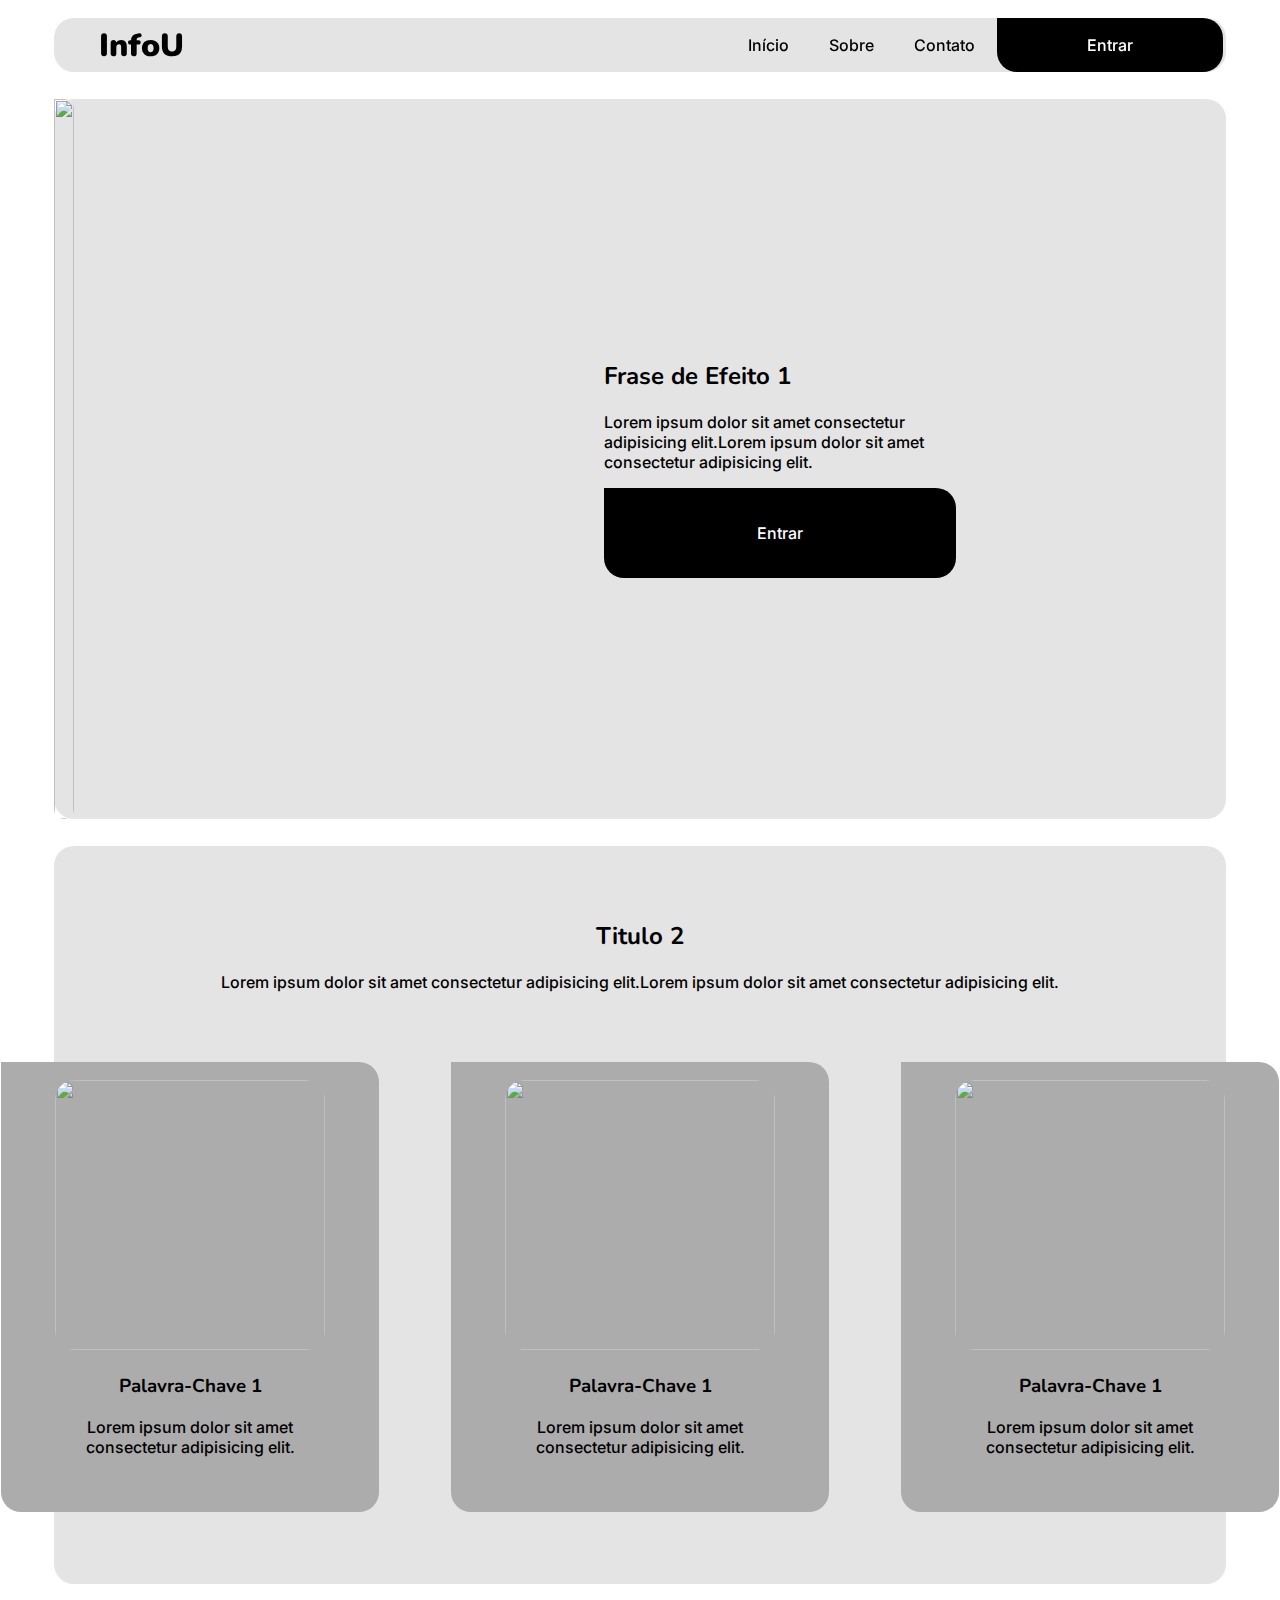
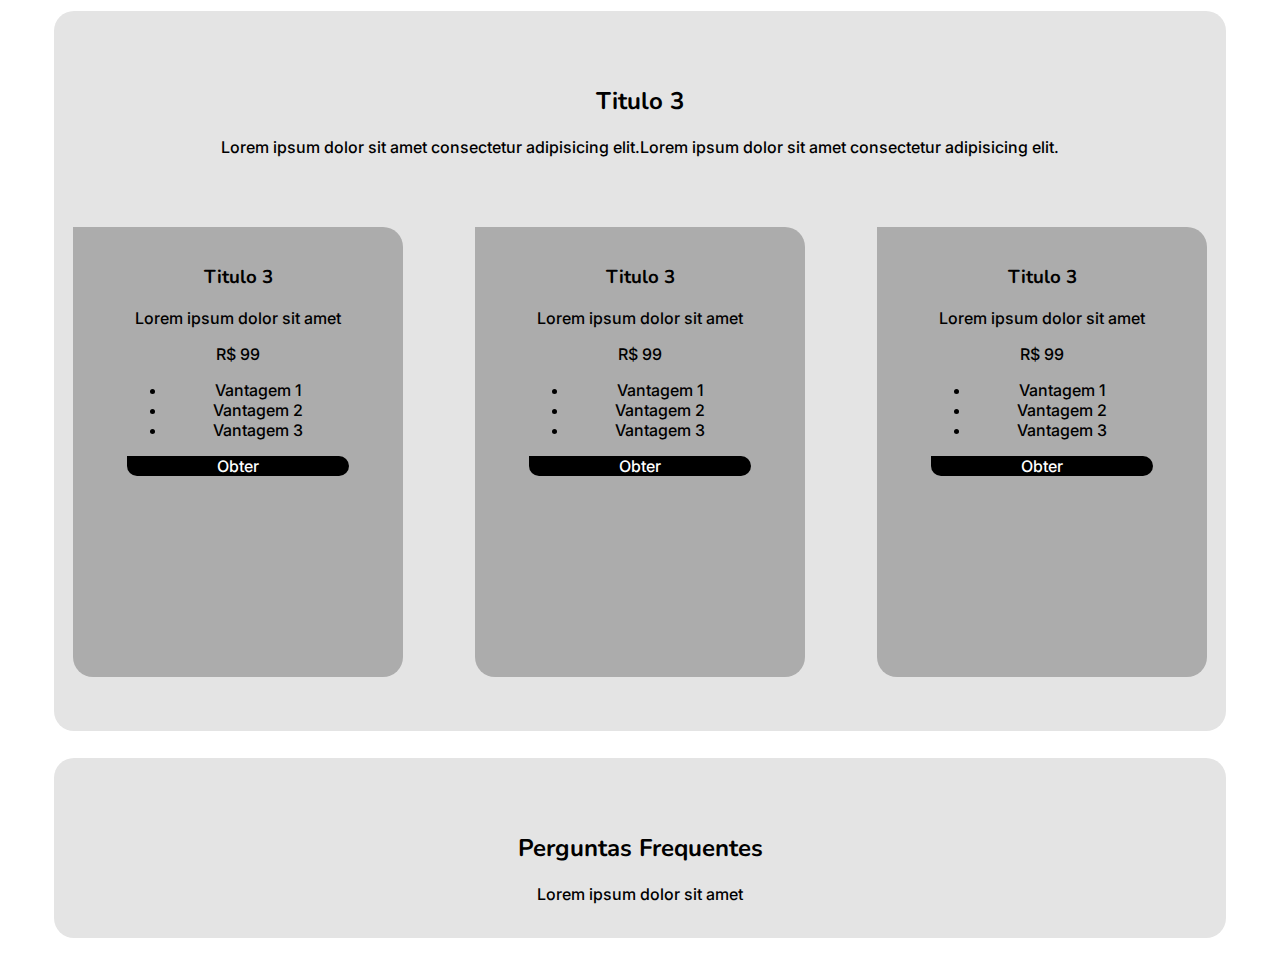
==== Index.html @ 6f42f1a3 "Add files via upload" ====
<!DOCTYPE html>
<html lang="en">
<head>
    <meta charset="UTF-8">
    <meta http-equiv="X-UA-Compatible" content="IE=edge">
    <meta name="viewport" content="width=device-width, initial-scale=1.0">
    <link rel="stylesheet" href="Style.css">
    <title>Samuel</title>
</head>
<body>
    <!-- BARRA DE NAVEGAÇÃO -->
    <div id="NavBar_Content" class="CenterAlign">
        <h1>InfoU</h1>
        <table>
            <tr>
                <th><a href="" class="Bt_Link">Início</a></th>
                <th><a href="" class="Bt_Link">Sobre</a></th>
                <th><a href="" class="Bt_Link">Contato</a></th>
                <th><a href="" id="BT_Entrar" class="Bt_Primary CenterAlign">Entrar</a></th>
            </tr>
        </table>
    </div>

    <!-- SEÇÃO DE APRESENTAÇÃO -->
    <div id="Presentation_Content" class="Content_Box CenterAlign">
        <div>
            <img src="Imagens/PresentationIMG.jpg" alt="" >
        </div>
        <div id="Presentation_Content_Text">
            <h2>Frase de Efeito 1</h2>
            <p>Lorem ipsum dolor sit amet consectetur adipisicing elit.Lorem ipsum dolor sit amet consectetur adipisicing elit.</p>
            <a href="" class="Bt_Primary CenterAlign">Entrar</a>
        </div>
    </div>

    <!-- SEÇÃO DE BENEFÍCIOS -->
    <div id="Benefits_Content" class="Content_Box CenterAlign">
        <div id="Benefits_Presentation">
            <div id="Benefits_PresentationContent" class="CenterAlign TextAlign">
            <h2>Titulo 2</h2>
            <p>Lorem ipsum dolor sit amet consectetur adipisicing elit.Lorem ipsum dolor sit amet consectetur adipisicing elit.</p>
            </div>
        </div>
        <div id="Benefits_Cards" class="CenterAlign">
            <div class="Card CenterAlign TextAlign">
                <img src="Imagens/PresentationIMG.jpg" alt="">
                <h3>Palavra-Chave 1</h3>
                <p>Lorem ipsum dolor sit amet consectetur adipisicing elit.</p>
            </div>
            <div class="Card CenterAlign TextAlign">
                <img src="Imagens/PresentationIMG.jpg" alt="">
                <h3>Palavra-Chave 1</h3>
                <p>Lorem ipsum dolor sit amet consectetur adipisicing elit.</p>
            </div>
            <div class="Card CenterAlign TextAlign">
                <img src="Imagens/PresentationIMG.jpg" alt="">
                <h3>Palavra-Chave 1</h3>
                <p>Lorem ipsum dolor sit amet consectetur adipisicing elit.</p>
            </div>
        </div>
    </div>

    <!-- SEÇÃO DE PLANOS -->
    <div id="Plans_Content" class="Content_Box CenterAlign">
        <div id="Plans_Presentation" class="">
            <div id="Plans_PresentationContent" class="CenterAlign TextAlign">
            <h2>Titulo 3</h2>
            <p>Lorem ipsum dolor sit amet consectetur adipisicing elit.Lorem ipsum dolor sit amet consectetur adipisicing elit.</p>
            </div>
        </div>
        <div id="Plans_Cards" class="CenterAlign">
            <div class="Card CenterAlign TextAlign">
                <h3>Titulo 3</h3>
                <p>Lorem ipsum dolor sit amet</p>
                <p id="Plans_Cost">R$ 99</p>
                <ul>
                    <li>Vantagem 1</li>
                    <li>Vantagem 2</li>
                    <li>Vantagem 3</li>
                </ul>
                <a href="" class="Bt_Primary">Obter</a>
            </div>
            <div class="Card CenterAlign TextAlign">
                <h3>Titulo 3</h3>
                <p>Lorem ipsum dolor sit amet</p>
                <p id="Plans_Cost">R$ 99</p>
                <ul>
                    <li>Vantagem 1</li>
                    <li>Vantagem 2</li>
                    <li>Vantagem 3</li>
                </ul>
                <a href="" class="Bt_Primary">Obter</a>
            </div>
            <div class="Card CenterAlign TextAlign">
                <h3>Titulo 3</h3>
                <p>Lorem ipsum dolor sit amet</p>
                <p id="Plans_Cost">R$ 99</p>
                <ul>
                    <li>Vantagem 1</li>
                    <li>Vantagem 2</li>
                    <li>Vantagem 3</li>
                </ul>
                <a href="" class="Bt_Primary">Obter</a>
            </div>
        </div>
    </div>

    <!-- SEÇÃO DE FAQ -->
    <div id="FAQ_Content" class="Content_Box CenterAlign">
        <div class="CenterAlign TextAlign">
            <h2>Perguntas Frequentes</h2>
            <p>Lorem ipsum dolor sit amet</p>
        </div>
    </div>

    <!-- RODAPÉ -->
    <footer class="CenterAlign">
        <div>
            <div>
                <div>

                </div>
                <div></div>
                <div></div>
            </div>
            <div></div>
        </div>
    </footer>
</body>
</html>
---- Style.css ----
@import url('https://fonts.googleapis.com/css2?family=Inter:wght@500;800&family=Nunito:wght@500;700;1000&display=swap');

*{
    font-family: 'Inter', sans-serif;
    font-weight: 500;
    box-sizing: border-box;
}

body{
    width: 100%;
    height: auto;
    margin: 0;
    padding: 1vh 6vh 0;
}

/*FORMATAÇÕES PADRÃO*/

h1{
    font-family: 'Nunito', sans-serif;
    font-weight: 1000;
}

h2, h3{
    font-family: 'Nunito', sans-serif;
    font-weight: 700;
}

img{
    border-radius: 20px;
}

.CenterAlign{ /*Centraliza elementos*/
    display: flex;
    justify-content: center;
    align-items: center;
}

.TextAlign{ /*Centraliza elementos textuais*/
    justify-content: center;
    text-align: center;
    align-items: center;
    display: block;
    padding: 6vh 0 2vh;
}
/*BOTÕES*/
.Bt_Primary{ /*Botão principal*/
    text-decoration: none;
    background-color: black;
    color: white;
    height: 10vh;
    padding: 0 10vh;
    border-radius: 0 20px 20px 20px;
    margin: 0;
}

.Bt_Primary:not(#BT_Entrar){
    position: relative;
}

.Bt_Primary:hover:not(#BT_Entrar){
    top: -5px;
}

.Bt_Secondary{ /*Botão secundário*/
    text-decoration: none;
    color: black;
}

.Bt_Link{ /*Botão em texto*/
    text-decoration: none;
    color: black;
    position: relative;
}

.Bt_Link:hover{
    top: -2px;
    text-decoration:underline 1px;
}

.Content_Box{
    background-color: #e4e4e4;
    border-radius: 20px;
    margin-bottom: 3vh;
}

.Card{
    background-color: #acacac;
    height: 50vh;
    width: 50vh;
    margin: 4vh 4vh 8vh;
    padding: 2vh 6vh 2vh;
    border-radius: 0 20px 20px 20px;
    display: block;
    position: relative;
    transition: all ease 2sg;
}

.Card:hover{
    top: -10px;
}

/*BARRA DE NAVEGAÇÃO*/
#NavBar_Content{
    background-color: #e4e4e4;
    display: flex;
    justify-content: space-between;
    align-items: center;
    border-radius: 20px;
    padding-left: 5vh;
    position: relative;
    height: 6vh;
    margin:1vh 0 3vh;
    position: sticky;
    top: 2vh;
    z-index: 1;
}

.Bt_Link{
    padding:0 2vh;
}

#BT_Entrar{
    height: 6vh;
    margin: 0; 
}

/*APRESENTAÇÃO*/
#Presentation_Content{
    justify-content: space-between;
    height: 80vh;
}

#Presentation_Content div:not(#Presentation_Content_Text){
    height: 80vh;
    border-radius: 0 20px 20px 20px;
}

#Presentation_Content img{
    border-radius: 0 20px 20px 20px;
    height: 80vh;
    width: 100%;
    object-fit: cover;
}

#Presentation_Content_Text{
    margin: 0 30vh 0 10vh;
    width: 30%;
}

/*BENEFICIOS*/
#Benefits_Content{
    display: block;
    width: 100%;
    height: 82vh;
}

#Benefits_Presentation_Img{
    margin-top: 4vh;
}

#Benefits_Presentation_Img img{
    width: 40vh;
    height: 40vh;
    object-fit: cover;
    border-radius: 0 20px 20px 20px;
}

#Benefits_Presentation_TxT{
    padding: 6vh;
}

.Card img{
    width: 30vh;
    height: 30vh;
}

.Card .TextAlign{
    height: 20vh;
}

/*PLANOS*/
#Plans_Content{
    display: block;
    width: 100%;
    height: 80vh;
}
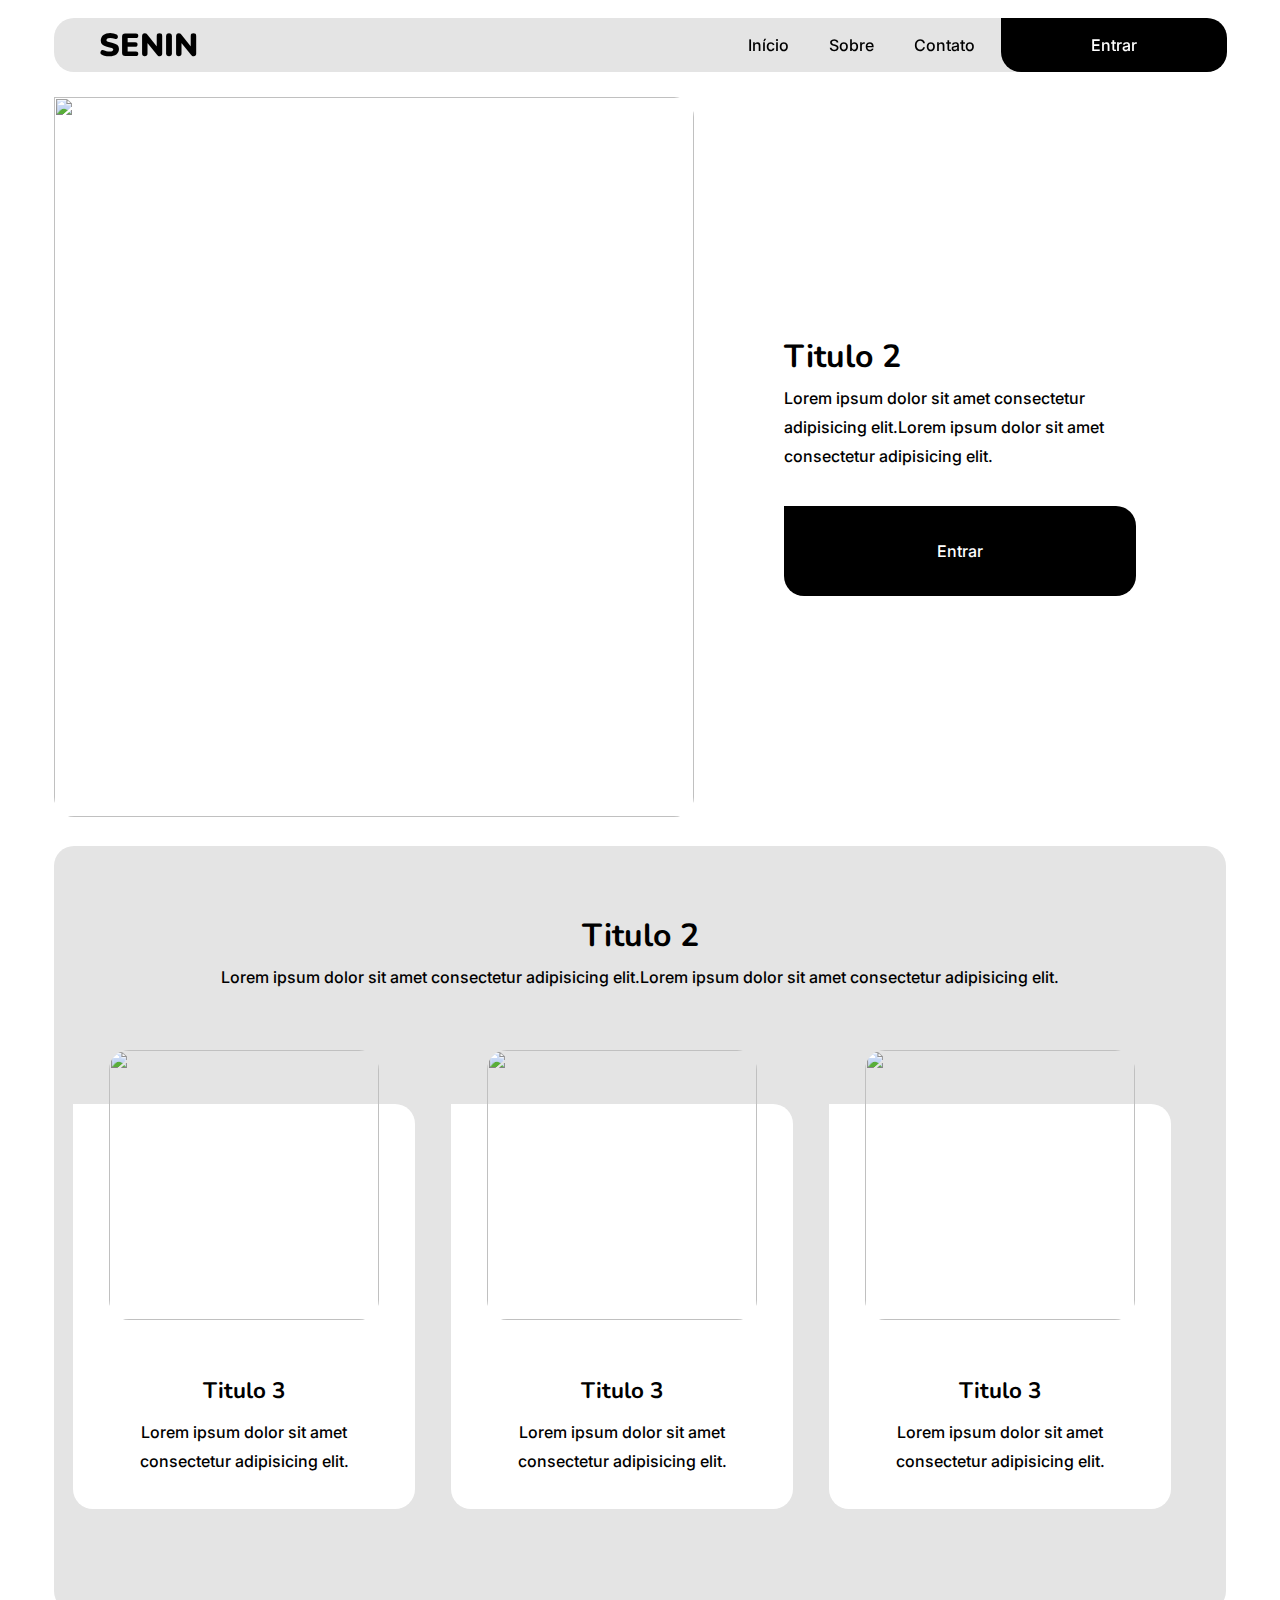
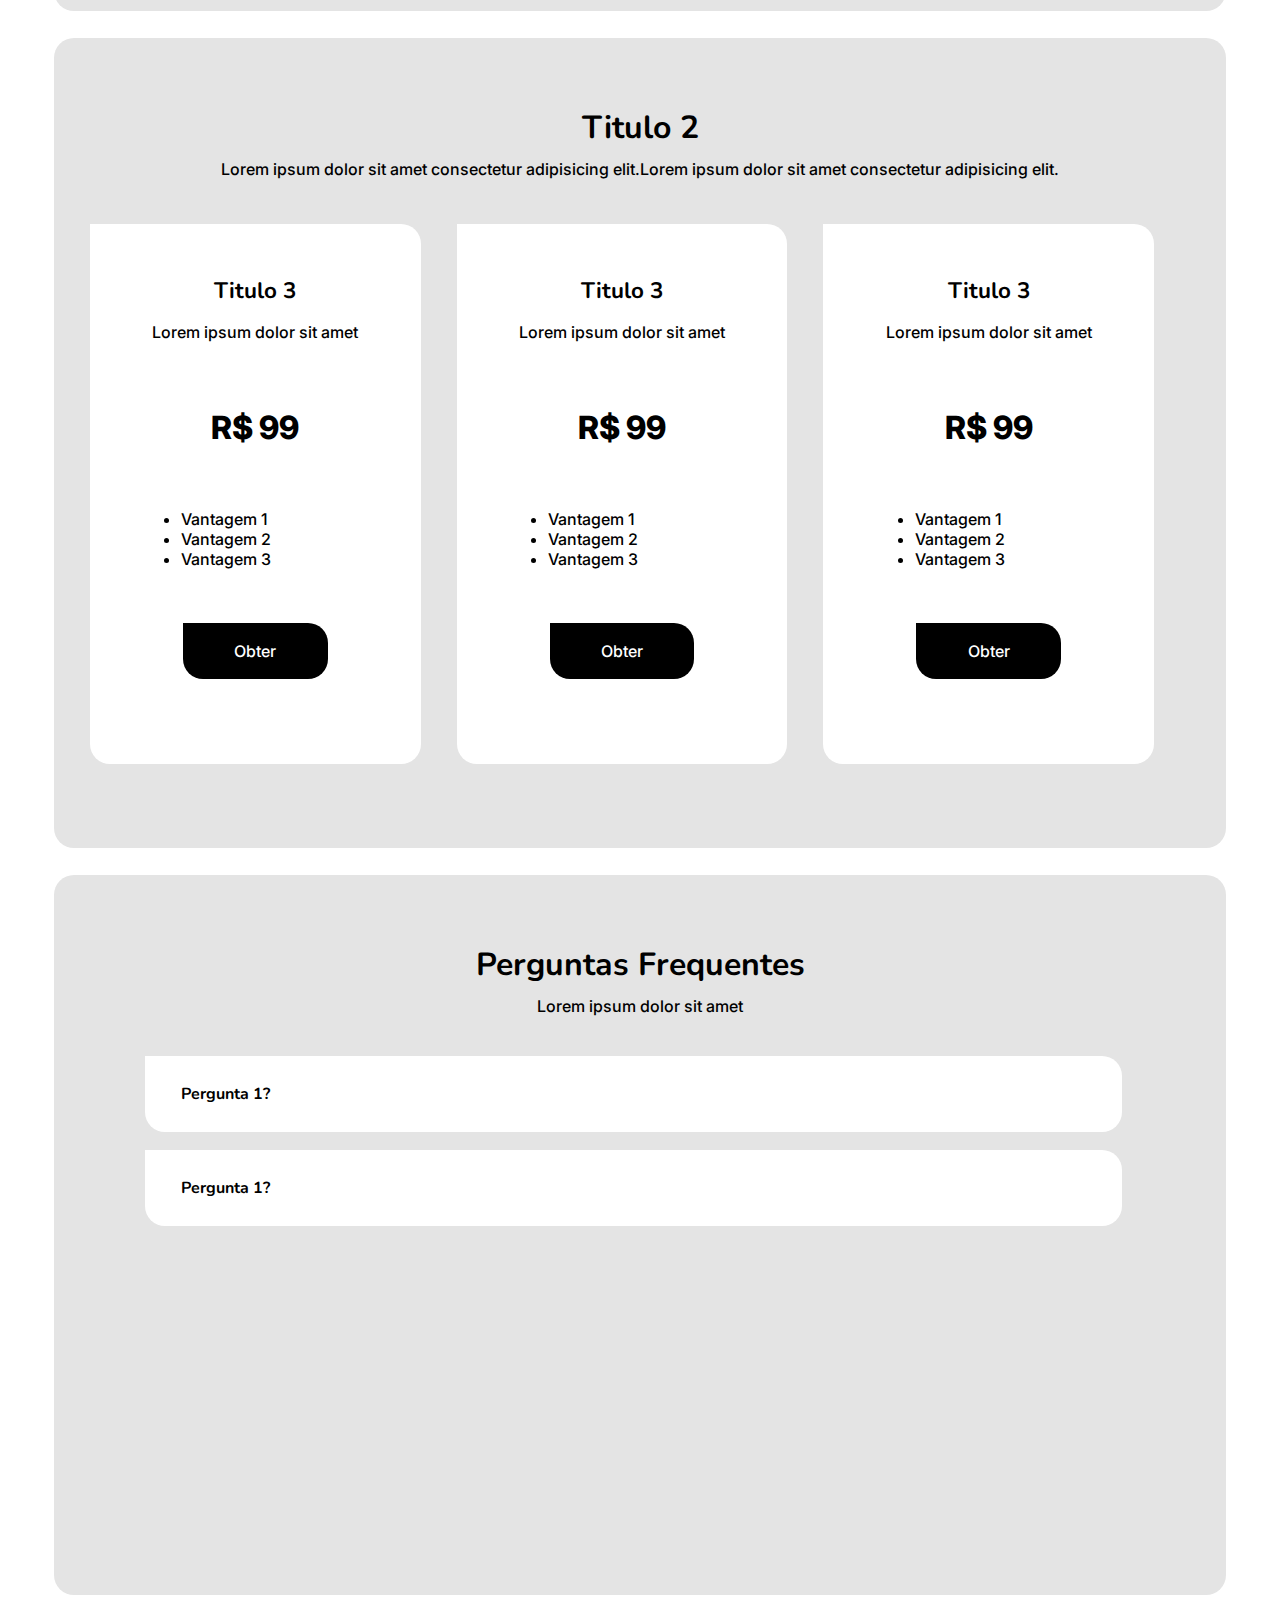
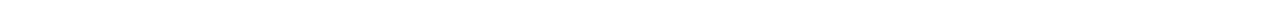
==== commit fd964ca0: "Add files via upload" ====
--- a/Index.html
+++ b/Index.html
@@ -9,53 +9,61 @@
 </head>
 <body>
     <!-- BARRA DE NAVEGAÇÃO -->
-    <div id="NavBar_Content" class="CenterAlign">
-        <h1>InfoU</h1>
-        <table>
+    <header id="NavBar_Content" class="CenterAlign">
+        <h1>SENIN</h1>
+        <nav>
+            <table>
             <tr>
                 <th><a href="" class="Bt_Link">Início</a></th>
                 <th><a href="" class="Bt_Link">Sobre</a></th>
                 <th><a href="" class="Bt_Link">Contato</a></th>
-                <th><a href="" id="BT_Entrar" class="Bt_Primary CenterAlign">Entrar</a></th>
+                <th><a href="ADM_Criar.html" id="BT_Entrar" class="Bt_Primary Bt_NoTop CenterAlign">Entrar</a></th>
             </tr>
         </table>
-    </div>
+        </nav>
+    </header>
 
     <!-- SEÇÃO DE APRESENTAÇÃO -->
     <div id="Presentation_Content" class="Content_Box CenterAlign">
         <div>
             <img src="Imagens/PresentationIMG.jpg" alt="" >
         </div>
-        <div id="Presentation_Content_Text">
-            <h2>Frase de Efeito 1</h2>
+        <hgroup id="Presentation_Content_Text">
+            <h2 class="BigText">Titulo 2</h2>
             <p>Lorem ipsum dolor sit amet consectetur adipisicing elit.Lorem ipsum dolor sit amet consectetur adipisicing elit.</p>
             <a href="" class="Bt_Primary CenterAlign">Entrar</a>
-        </div>
+        </hgroup>
     </div>
 
     <!-- SEÇÃO DE BENEFÍCIOS -->
     <div id="Benefits_Content" class="Content_Box CenterAlign">
         <div id="Benefits_Presentation">
-            <div id="Benefits_PresentationContent" class="CenterAlign TextAlign">
-            <h2>Titulo 2</h2>
+            <hgroup id="Benefits_PresentationContent" class="CenterAlign TextAlign">
+            <h2 class="BigText">Titulo 2</h2>
             <p>Lorem ipsum dolor sit amet consectetur adipisicing elit.Lorem ipsum dolor sit amet consectetur adipisicing elit.</p>
-            </div>
+            </hgroup>
         </div>
         <div id="Benefits_Cards" class="CenterAlign">
             <div class="Card CenterAlign TextAlign">
                 <img src="Imagens/PresentationIMG.jpg" alt="">
-                <h3>Palavra-Chave 1</h3>
-                <p>Lorem ipsum dolor sit amet consectetur adipisicing elit.</p>
+                <hgroup>
+                    <h3 class="MediumText">Titulo 3</h3>
+                    <p>Lorem ipsum dolor sit amet consectetur adipisicing elit.</p>
+                </hgroup>
             </div>
             <div class="Card CenterAlign TextAlign">
                 <img src="Imagens/PresentationIMG.jpg" alt="">
-                <h3>Palavra-Chave 1</h3>
-                <p>Lorem ipsum dolor sit amet consectetur adipisicing elit.</p>
+                <hgroup>
+                    <h3 class="MediumText">Titulo 3</h3>
+                    <p>Lorem ipsum dolor sit amet consectetur adipisicing elit.</p>
+                </hgroup>
             </div>
             <div class="Card CenterAlign TextAlign">
                 <img src="Imagens/PresentationIMG.jpg" alt="">
-                <h3>Palavra-Chave 1</h3>
-                <p>Lorem ipsum dolor sit amet consectetur adipisicing elit.</p>
+                <hgroup>
+                    <h3 class="MediumText">Titulo 3</h3>
+                    <p>Lorem ipsum dolor sit amet consectetur adipisicing elit.</p>
+                </hgroup>
             </div>
         </div>
     </div>
@@ -63,68 +71,84 @@
     <!-- SEÇÃO DE PLANOS -->
     <div id="Plans_Content" class="Content_Box CenterAlign">
         <div id="Plans_Presentation" class="">
-            <div id="Plans_PresentationContent" class="CenterAlign TextAlign">
-            <h2>Titulo 3</h2>
+            <hgroup id="Plans_PresentationContent" class="CenterAlign TextAlign">
+            <h2 class="BigText">Titulo 2</h2>
             <p>Lorem ipsum dolor sit amet consectetur adipisicing elit.Lorem ipsum dolor sit amet consectetur adipisicing elit.</p>
-            </div>
+            </hgroup>
         </div>
         <div id="Plans_Cards" class="CenterAlign">
             <div class="Card CenterAlign TextAlign">
-                <h3>Titulo 3</h3>
-                <p>Lorem ipsum dolor sit amet</p>
-                <p id="Plans_Cost">R$ 99</p>
+                <div class="Plan_CardContent">
+                <hgroup>
+                    <h3 class="MediumText">Titulo 3</h3>
+                    <p>Lorem ipsum dolor sit amet</p>
+                </hgroup>
+                <h4 class="FocusText">R$ 99</h4>
                 <ul>
                     <li>Vantagem 1</li>
                     <li>Vantagem 2</li>
                     <li>Vantagem 3</li>
                 </ul>
-                <a href="" class="Bt_Primary">Obter</a>
+                <a href="" class="Bt_Primary Bt_NoTop">Obter</a>
+                </div>
             </div>
             <div class="Card CenterAlign TextAlign">
-                <h3>Titulo 3</h3>
-                <p>Lorem ipsum dolor sit amet</p>
-                <p id="Plans_Cost">R$ 99</p>
+                <div class="Plan_CardContent">
+                <hgroup>
+                    <h3 class="MediumText">Titulo 3</h3>
+                    <p>Lorem ipsum dolor sit amet</p>
+                </hgroup>
+                <h4 class="FocusText">R$ 99</h4>
                 <ul>
                     <li>Vantagem 1</li>
                     <li>Vantagem 2</li>
                     <li>Vantagem 3</li>
                 </ul>
-                <a href="" class="Bt_Primary">Obter</a>
+                <a href="" class="Bt_Primary Bt_NoTop">Obter</a>
+                </div>
             </div>
             <div class="Card CenterAlign TextAlign">
-                <h3>Titulo 3</h3>
-                <p>Lorem ipsum dolor sit amet</p>
-                <p id="Plans_Cost">R$ 99</p>
+                <div class="Plan_CardContent">
+                <hgroup>
+                    <h3 class="MediumText">Titulo 3</h3>
+                    <p>Lorem ipsum dolor sit amet</p>
+                </hgroup>
+                <h4 class="FocusText">R$ 99</h4>
                 <ul>
                     <li>Vantagem 1</li>
                     <li>Vantagem 2</li>
                     <li>Vantagem 3</li>
                 </ul>
-                <a href="" class="Bt_Primary">Obter</a>
+                <a href="" class="Bt_Primary Bt_NoTop">Obter</a>
+                </div>
             </div>
         </div>
     </div>
 
     <!-- SEÇÃO DE FAQ -->
     <div id="FAQ_Content" class="Content_Box CenterAlign">
-        <div class="CenterAlign TextAlign">
-            <h2>Perguntas Frequentes</h2>
+        <hgroup class="CenterAlign TextAlign">
+            <h2 class="BigText">Perguntas Frequentes</h2>
             <p>Lorem ipsum dolor sit amet</p>
+        </hgroup>
+
+        <div id="FAQ_Questions" class="CenterAlign">
+            <button class="FAQ_Bt Collapsible">Pergunta 1?</button>
+            <div class="FAQ_QuestionContent">
+                <p>Lorem ipsum dolor sit amet consectetur adipisicing elit.Lorem ipsum dolor sit amet consectetur adipisicing elit.</p>
+            </div>
+            <button class="FAQ_Bt Collapsible">Pergunta 1?</button>
+            <div class="FAQ_QuestionContent">
+                <p>Lorem ipsum dolor sit amet consectetur adipisicing elit.Lorem ipsum dolor sit amet consectetur adipisicing elit.</p>
+            </div>
         </div>
     </div>
 
     <!-- RODAPÉ -->
     <footer class="CenterAlign">
-        <div>
-            <div>
-                <div>
 
-                </div>
-                <div></div>
-                <div></div>
-            </div>
-            <div></div>
-        </div>
     </footer>
+
+    <script src="Script.js"></script>
 </body>
 </html>--- a/Style.css
+++ b/Style.css
@@ -11,6 +11,8 @@
     height: auto;
     margin: 0;
     padding: 1vh 6vh 0;
+    overflow-x: hidden;
+    font-size: 100%;
 }
 
 /*FORMATAÇÕES PADRÃO*/
@@ -25,8 +27,37 @@
     font-weight: 700;
 }
 
+.SmallText{
+    font-size: 0.5rem;
+}
+
+.MediumText{
+    font-size: 1.4rem;
+}
+
+.BigText{
+    font-size: 2rem;
+    font-weight: 700;
+}
+
+.FocusText{
+    font-size: 2rem;
+    font-weight: 800;
+    margin: 8vh 0;
+}
+
 img{
     border-radius: 20px;
+}
+
+hgroup > h2,h3,h4,h5,h6{
+    line-height: 2vh;
+    margin-bottom: 2vh;
+}
+
+hgroup > p{
+    line-height: 3.2vh;
+    margin-bottom: 2vh;
 }
 
 .CenterAlign{ /*Centraliza elementos*/
@@ -51,53 +82,127 @@
     padding: 0 10vh;
     border-radius: 0 20px 20px 20px;
     margin: 0;
-}
-
-.Bt_Primary:not(#BT_Entrar){
-    position: relative;
-}
-
-.Bt_Primary:hover:not(#BT_Entrar){
+    top: 0;
+    transition: top ease-in 0.1s;
+    position: relative;
+}
+
+.Bt_Primary:hover{
+    opacity: 82%;
+    cursor: pointer;
+}
+
+.Bt_Primary:hover:not(.Bt_NoTop){
     top: -5px;
 }
 
 .Bt_Secondary{ /*Botão secundário*/
     text-decoration: none;
+    font-weight: 800;
+    background-color: rgba(0, 0, 0, 0);
     color: black;
+    height: 10vh;
+    padding: 0 10vh;
+    border: 4px solid black;
+    border-radius: 0 20px 20px 20px;
+    margin: 0;
+    top: 0;
+    transition: top ease-in 0.1s;
+    position: relative;
+}
+
+.Bt_Secondary:hover:not(.Bt_NoTop){
+    opacity: 82%;
+    top: -5px;
+    cursor: pointer;
 }
 
 .Bt_Link{ /*Botão em texto*/
     text-decoration: none;
     color: black;
     position: relative;
+    top: 0;
+    transition: top ease-in 0.1s;
 }
 
 .Bt_Link:hover{
-    top: -2px;
-    text-decoration:underline 1px;
-}
-
-.Content_Box{
+    top: -1.5px;
+    cursor: pointer;
+}
+
+.Bt_Round{
+    width: 11vh;
+    height: 10vh;
+    background-color: #878787;
+    font-family: 'Inter';
+    font-weight: 700;
+    color: #e4e4e4;
+    border: 0;
+    border-radius: 100%;
+}
+
+.Bt_Round:hover{
+    background-color: #616161;
+    cursor: pointer;
+}
+/*FIM DE BOTÕES*/
+
+.Content_Box{ /*Caixa de Conteúdo Padrão*/
     background-color: #e4e4e4;
     border-radius: 20px;
     margin-bottom: 3vh;
+    padding: 0;
+}
+
+.Content_Box:not(#Presentation_Content, #Create_Content){
+    padding: 0 4vh;
 }
 
 .Card{
-    background-color: #acacac;
-    height: 50vh;
+    background-color: white;
+    height: 45vh;
     width: 50vh;
-    margin: 4vh 4vh 8vh;
+    margin: 4vh 4vh 8vh 0;
     padding: 2vh 6vh 2vh;
     border-radius: 0 20px 20px 20px;
     display: block;
-    position: relative;
-    transition: all ease 2sg;
+    top: 0;
+    transition: top ease-in 0.1s;
+    position: relative;
+    overflow-y: visible;
 }
 
 .Card:hover{
     top: -10px;
 }
+
+.Collapsible{
+    cursor: pointer;
+}
+
+.active, .Collapsible:hover{
+    background-color: #b7b7b7;
+}
+
+::-webkit-scrollbar{
+    width: 0.8vw;
+}
+
+::-webkit-scrollbar-track{
+    background-color: #b7b7b7;
+    border-radius: 40px;
+}
+
+::-webkit-scrollbar-thumb{
+    background-color: #878787;
+    border-radius: 40px;
+}
+
+::-webkit-scrollbar-thumb:hover{
+    background-color: black;
+}
+
+/*FIM DE FORMATAÇÕES PADRÃO*/
 
 /*BARRA DE NAVEGAÇÃO*/
 #NavBar_Content{
@@ -112,7 +217,7 @@
     margin:1vh 0 3vh;
     position: sticky;
     top: 2vh;
-    z-index: 1;
+    z-index: 3;
 }
 
 .Bt_Link{
@@ -122,67 +227,152 @@
 #BT_Entrar{
     height: 6vh;
     margin: 0; 
-}
+    left: 4px;
+}
+/*FIM DE BARRA DE NAVEGAÇÃO*/
 
 /*APRESENTAÇÃO*/
 #Presentation_Content{
     justify-content: space-between;
     height: 80vh;
-}
-
-#Presentation_Content div:not(#Presentation_Content_Text){
+    width: 100%;
+    background-color: white;
+    border-radius: 0 20px 20px 20px;
+}
+
+#Presentation_Content img{
+    border-radius: 0 20px 20px 20px;
     height: 80vh;
-    border-radius: 0 20px 20px 20px;
-}
-
-#Presentation_Content img{
-    border-radius: 0 20px 20px 20px;
-    height: 80vh;
-    width: 100%;
+    width: 50vw;
     object-fit: cover;
 }
 
 #Presentation_Content_Text{
-    margin: 0 30vh 0 10vh;
-    width: 30%;
-}
+    display: block;
+    justify-content: center;
+    margin: 0 10vh;
+    width: 30vw;
+}
+
+#Presentation_Content > hgroup > a{
+    margin-top: 4vh;
+}
+/*FIM DE APRESENTAÇÃO*/
 
 /*BENEFICIOS*/
 #Benefits_Content{
     display: block;
     width: 100%;
-    height: 82vh;
-}
-
-#Benefits_Presentation_Img{
-    margin-top: 4vh;
-}
-
-#Benefits_Presentation_Img img{
-    width: 40vh;
-    height: 40vh;
-    object-fit: cover;
-    border-radius: 0 20px 20px 20px;
-}
-
-#Benefits_Presentation_TxT{
-    padding: 6vh;
-}
-
-.Card img{
+    height: 85vh;
+}
+
+#Benefits_Cards{
+    margin: 8vh 0 3vh;
+    height: 50vh;
+}
+
+#Benefits_Cards .Card img{
     width: 30vh;
     height: 30vh;
-}
-
-.Card .TextAlign{
+    position: relative;
+    top: -6vh;
+    margin: -2vh;
+}
+
+#Benefits_Cards .Card p, h3{
+    position: relative;
+    top: -2vh;
+}
+
+#Benefits_Cards .Card .TextAlign{
     height: 20vh;
 }
+/*FIM DE BENEFÍCIOS*/
 
 /*PLANOS*/
 #Plans_Content{
     display: block;
     width: 100%;
+    height: 90vh;
+}
+
+#Plans_Cards{
+    height: 65vh;
+}
+
+#Plans_Cards .Card{
+    height: 60vh;
+    padding: 6vh 4vw 0;
+}
+.Plan_CardContent{
+    height: 40vh;
+}
+
+#Plans_Cards > div > div > hgroup > p{
+    margin-top: 0vh;
+}
+
+#Plans_Cards > div > div > hgroup > h3{
+    margin-bottom: 0vh;
+}
+
+#Plans_Cards > div > div > ul > li{
+    text-align: start;
+}
+
+#Plans_Cards > div > div > ul{
+    margin-bottom: 8vh;
+}
+
+#Plans_Cards > div > div > a{
+    padding: 2vh 4vw;
+    
+}
+
+@media (max-width: 1024px) {
+    #Plans_Cards, #Benefits_Cards{
+        overflow-x: scroll;
+        justify-content: flex-start;
+    }
+}
+/*FIM DE PLANOS*/
+
+/*FAQ*/
+#FAQ_Content{
+    display: block;
+    width: 100%;
     height: 80vh;
 }
 
-
+#FAQ_Questions{
+    width: 90%;
+    margin: 0 auto;
+    padding-right: 1vw;
+    display: block;
+}
+
+.FAQ_Bt{
+    width: 100%;
+    padding: 3vh 4vh;
+    background-color: white;
+    border-radius: 0 20px 20px 20px;
+    text-align: start;
+    background-color: white;
+    border: none;
+    font-family: 'Nunito';
+    font-weight: 700;
+    font-size: 1rem;
+    margin-bottom: 2vh;
+}
+
+.FAQ_QuestionContent{
+    display: none;
+    overflow: hidden;
+    background-color: white;
+    width: 100%;
+    margin: 0 0 4vh;
+    padding: 0 4vw;
+    border-radius: 0 20px 20px 20px;
+    max-height: 0;
+    transition: max-height 0.2s ease-out;
+}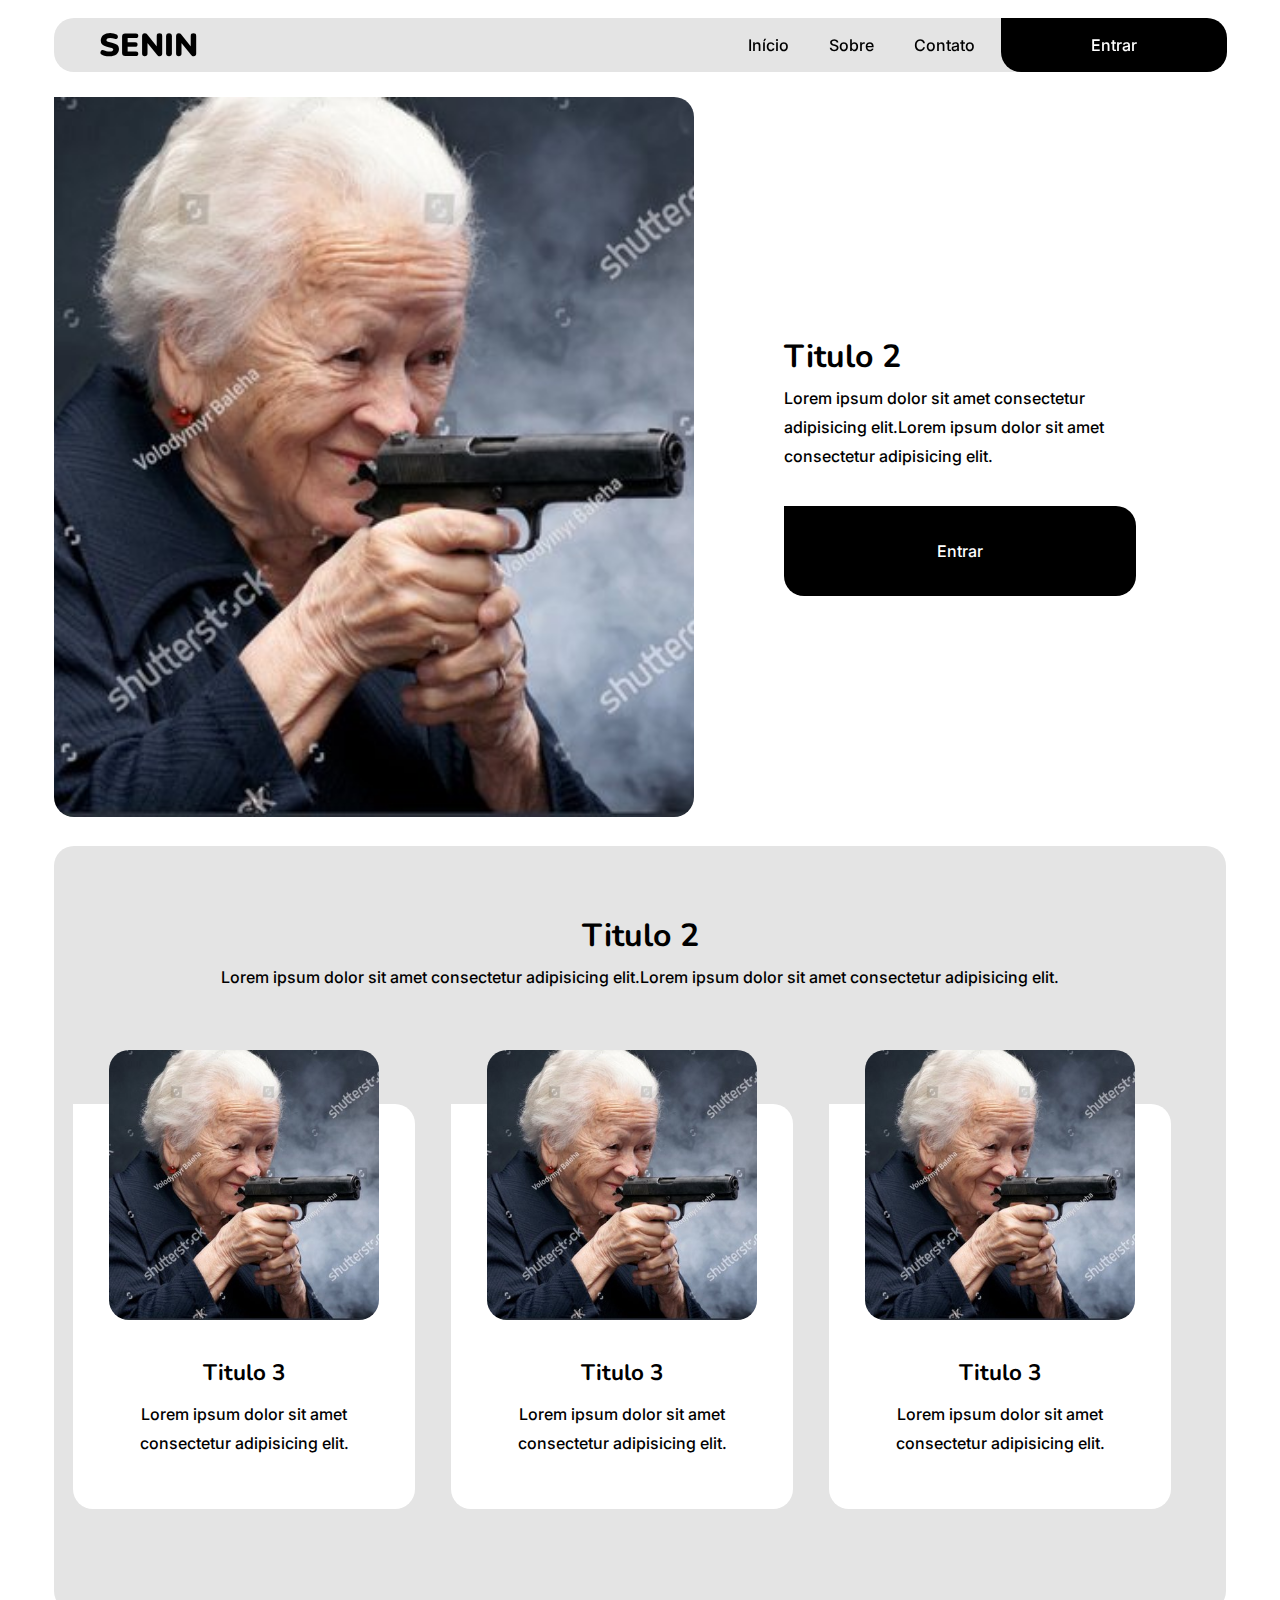
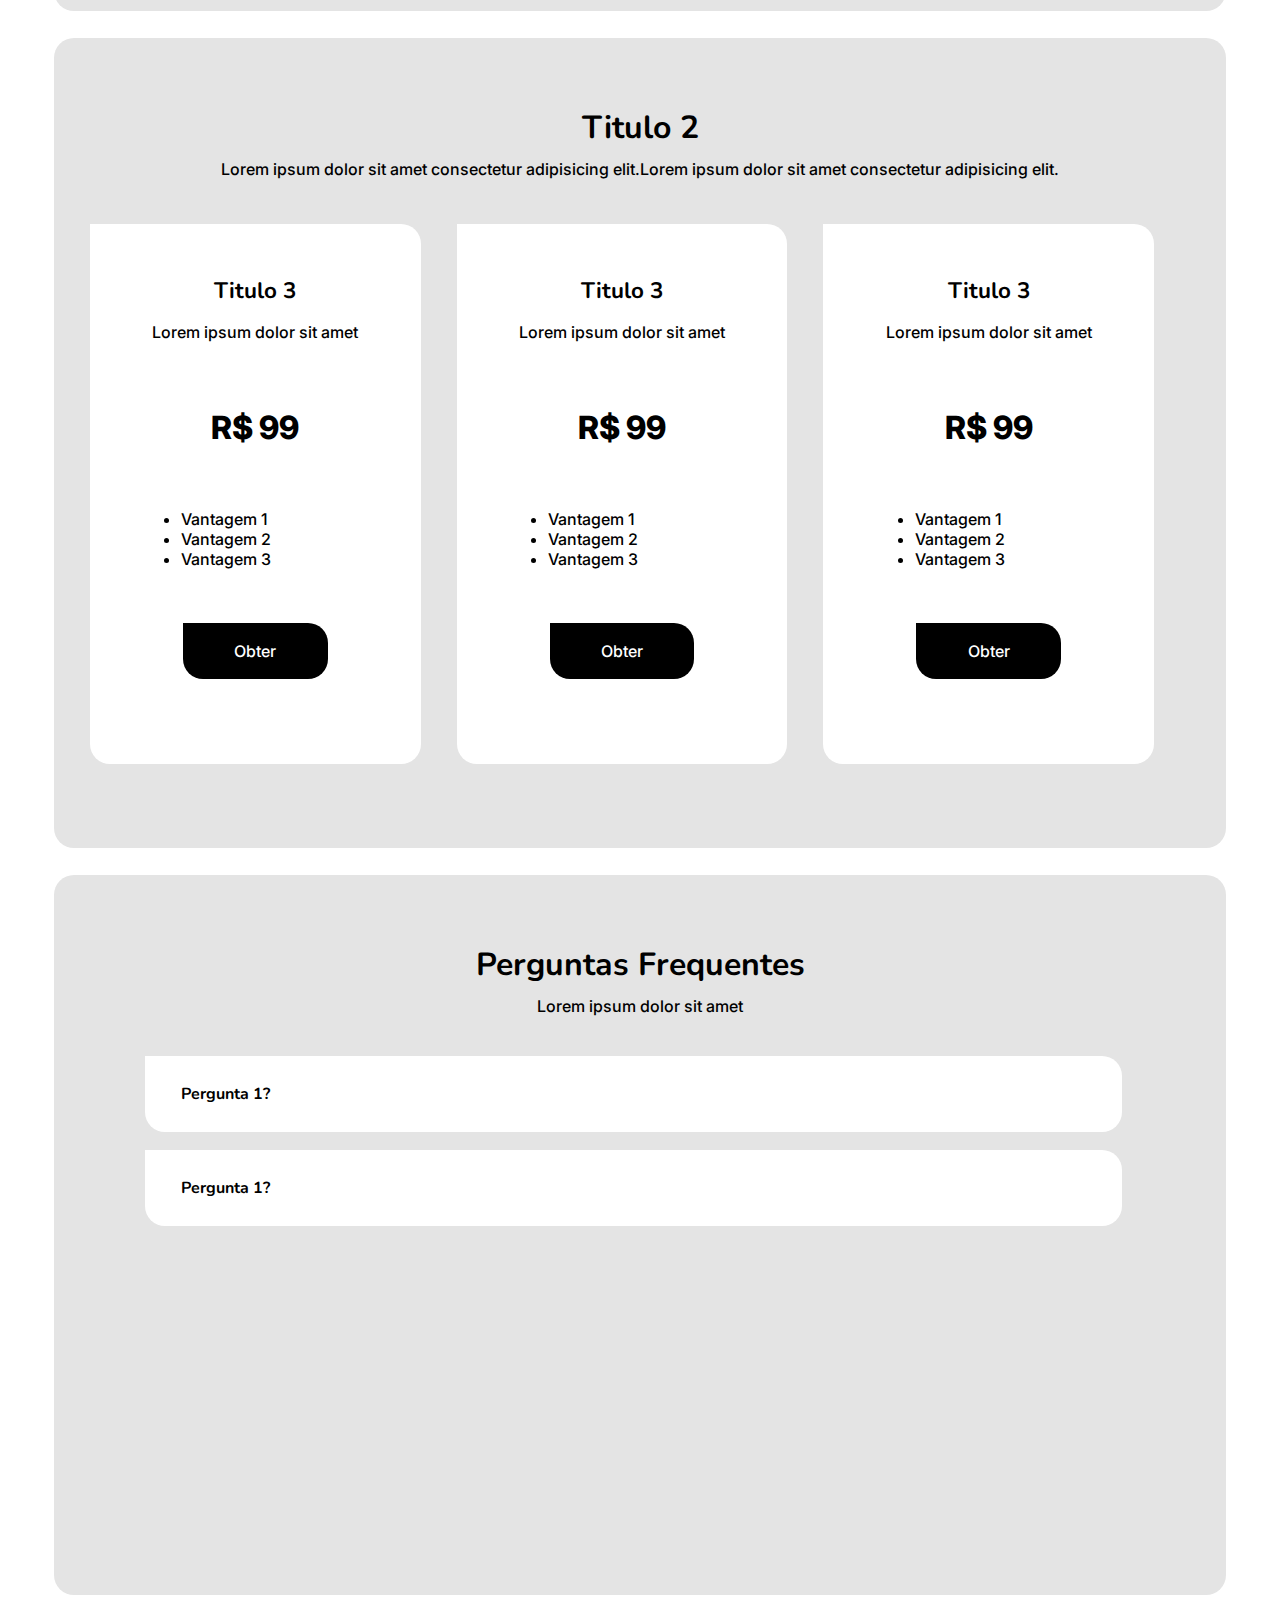
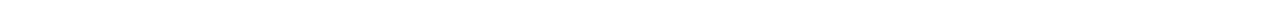
==== commit 09abd70c: "Add files via upload" ====
--- a/Index.html
+++ b/Index.html
@@ -14,10 +14,10 @@
         <nav>
             <table>
             <tr>
-                <th><a href="" class="Bt_Link">Início</a></th>
+                <th><a href="Index.html" class="Bt_Link">Início</a></th>
                 <th><a href="" class="Bt_Link">Sobre</a></th>
                 <th><a href="" class="Bt_Link">Contato</a></th>
-                <th><a href="ADM_Criar.html" id="BT_Entrar" class="Bt_Primary Bt_NoTop CenterAlign">Entrar</a></th>
+                <th><a href="Login.html" id="BT_Entrar" class="Bt_Primary Bt_NoTop CenterAlign">Entrar</a></th>
             </tr>
         </table>
         </nav>
@@ -31,7 +31,7 @@
         <hgroup id="Presentation_Content_Text">
             <h2 class="BigText">Titulo 2</h2>
             <p>Lorem ipsum dolor sit amet consectetur adipisicing elit.Lorem ipsum dolor sit amet consectetur adipisicing elit.</p>
-            <a href="" class="Bt_Primary CenterAlign">Entrar</a>
+            <a href="Login.html" class="Bt_Primary CenterAlign">Entrar</a>
         </hgroup>
     </div>
 
--- a/Style.css
+++ b/Style.css
@@ -28,7 +28,7 @@
 }
 
 .SmallText{
-    font-size: 0.5rem;
+    font-size: 0.9rem;
 }
 
 .MediumText{
@@ -131,8 +131,8 @@
 }
 
 .Bt_Round{
-    width: 11vh;
-    height: 10vh;
+    width:10%;
+    height: 15%;
     background-color: #878787;
     font-family: 'Inter';
     font-weight: 700;
@@ -151,10 +151,10 @@
     background-color: #e4e4e4;
     border-radius: 20px;
     margin-bottom: 3vh;
-    padding: 0;
-}
-
-.Content_Box:not(#Presentation_Content, #Create_Content){
+    padding: 0%;
+}
+
+.Content_Box:not(#Presentation_Content, #Create_Content, #Login_Content){
     padding: 0 4vh;
 }
 
@@ -201,6 +201,86 @@
 ::-webkit-scrollbar-thumb:hover{
     background-color: black;
 }
+/*Modal*/
+.Modal{
+    visibility: hidden;
+    opacity: 0;
+    position: absolute;
+    top: 0;
+    right: 0;
+    bottom: 0;
+    left: 0;
+    display: block;
+    background: rgba(77, 77, 77, 0.7);
+    z-index: 4;
+    transition: all 0.4s;
+}
+
+.Modal:target{
+    visibility: visible;
+    opacity: 1;
+    transition: all 0.4s;
+}
+
+.Modal_Content{
+    width: 60%;
+    height: 80%;
+    margin: auto;
+    background-color: #e4e4e4;
+}
+
+.Modal_ContentContent{
+    width: 100%;
+    height: 100%;
+    padding: 4vh 4vw;
+}
+
+.Modal_Content img{
+    width: 80%;
+    height: 50%;
+}
+
+.Modal_Cards{
+    height: 65%;
+    margin-bottom: 4vh;
+}
+
+.Modal_Card{
+    background-color: white;
+    width: 40%;
+    height: 90%;
+    border-radius: 0 20px 20px 20px;
+    margin: 0 1vw;
+    position: relative;
+    top: 0;
+    border:0 ;
+    transition: all ease-in 0.1s;
+    padding: 2vh 2vw 0 2vw;
+}
+
+.Modal_Card:hover{
+    top: -5px;
+    cursor: pointer;
+}
+
+.Modal_Card:focus{
+    width: 41%;
+    height: 91%;
+    border: 4px solid black;
+}
+
+#Bt_Escolher{
+    padding: 3vh 4vw;
+}
+
+.Modal_Close{
+    position: absolute;
+    top: 10%;
+    right: 23%;
+    color: black;
+    text-decoration: none;
+}
+/*Fim de Modal*/
 
 /*FIM DE FORMATAÇÕES PADRÃO*/
 
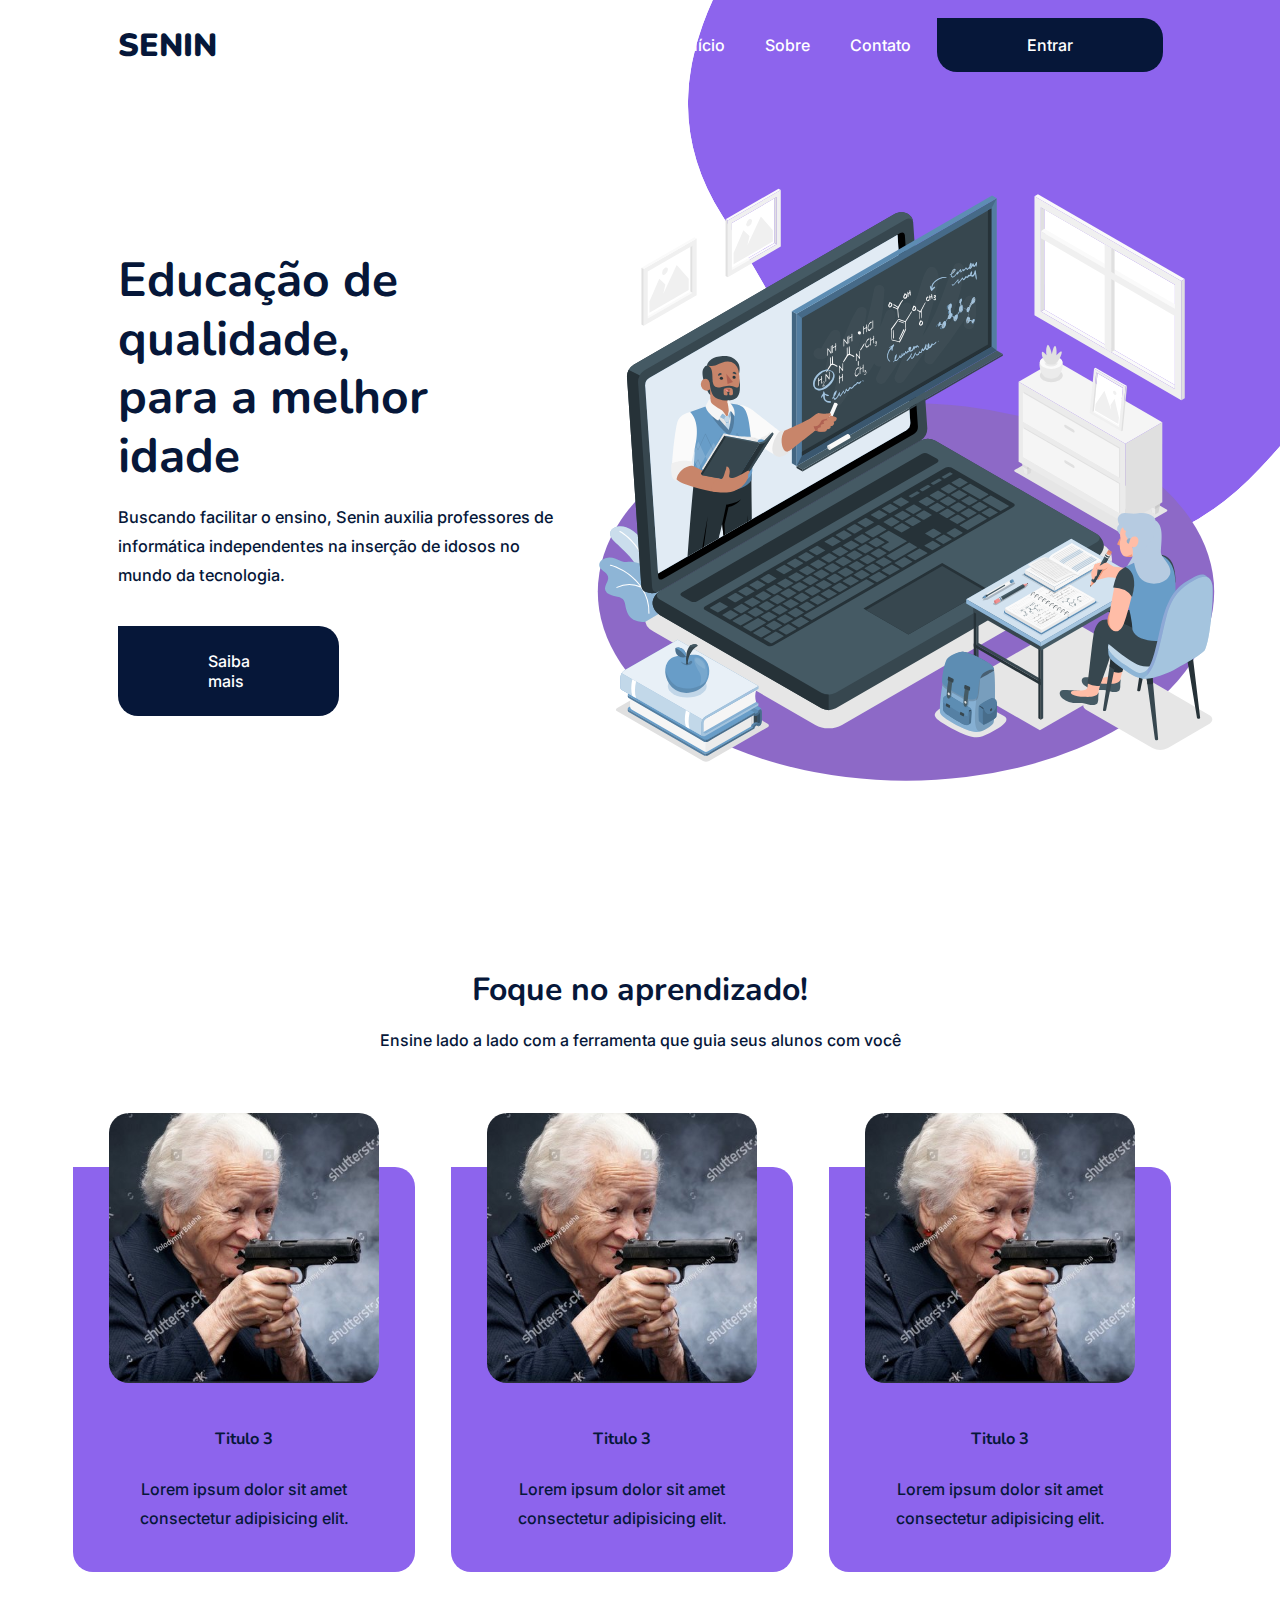
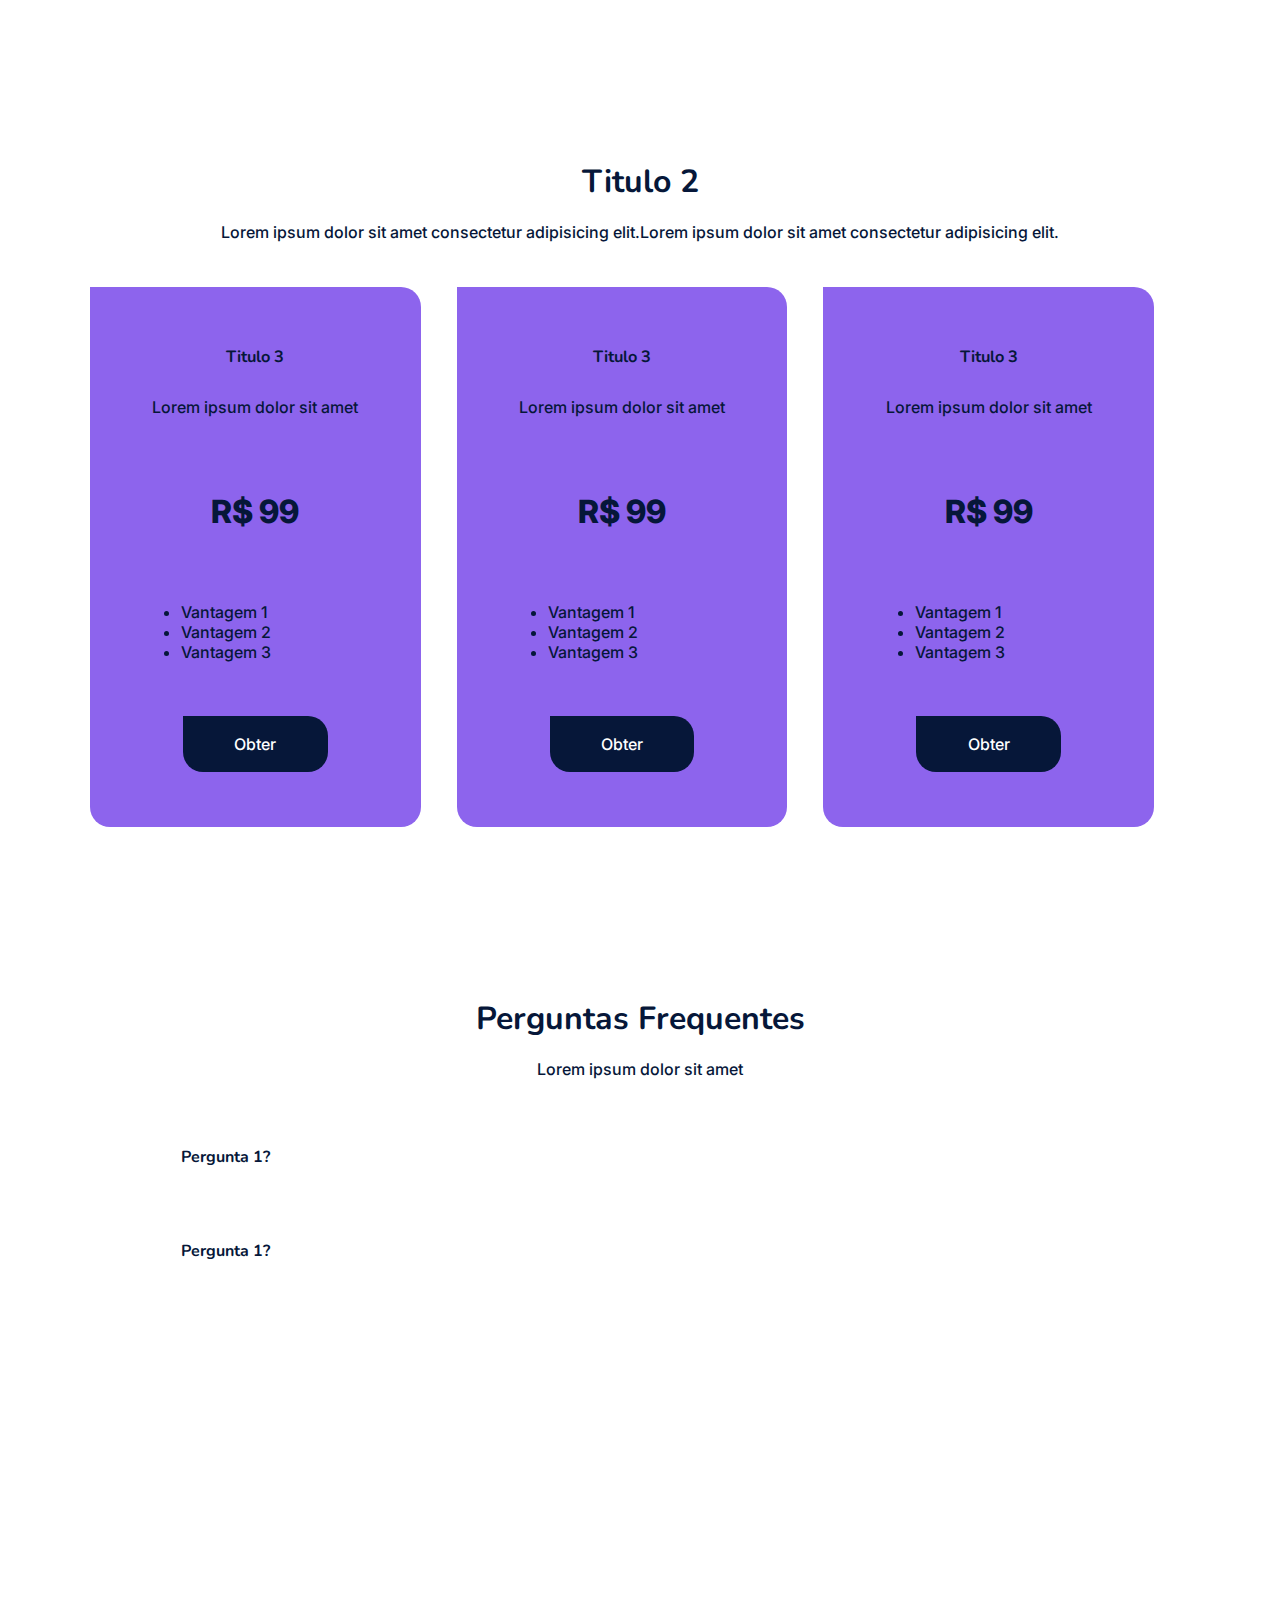
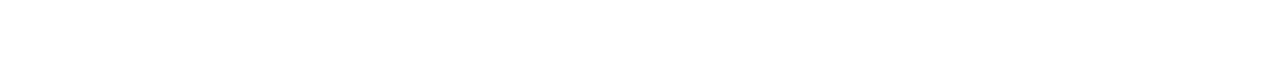
==== commit 88385c02: "Add files via upload" ====
--- a/Index.html
+++ b/Index.html
@@ -5,6 +5,7 @@
     <meta http-equiv="X-UA-Compatible" content="IE=edge">
     <meta name="viewport" content="width=device-width, initial-scale=1.0">
     <link rel="stylesheet" href="Style.css">
+    <link rel="stylesheet" href="Imagens/online-learning-styles.css">
     <title>Samuel</title>
 </head>
 <body>
@@ -25,22 +26,22 @@
 
     <!-- SEÇÃO DE APRESENTAÇÃO -->
     <div id="Presentation_Content" class="Content_Box CenterAlign">
+        <hgroup id="Presentation_Content_Text">
+            <h2 class="BigText">Educação de qualidade,<br> para a melhor idade</h2>
+            <p>Buscando facilitar o ensino, Senin auxilia professores de informática independentes na inserção de idosos no mundo da tecnologia. </p>
+            <a href="Login.html" class="Bt_Primary CenterAlign">Saiba mais</a>
+        </hgroup>
         <div>
-            <img src="Imagens/PresentationIMG.jpg" alt="" >
+            <img src="Imagens/online-learning-animate.svg" alt="">
         </div>
-        <hgroup id="Presentation_Content_Text">
-            <h2 class="BigText">Titulo 2</h2>
-            <p>Lorem ipsum dolor sit amet consectetur adipisicing elit.Lorem ipsum dolor sit amet consectetur adipisicing elit.</p>
-            <a href="Login.html" class="Bt_Primary CenterAlign">Entrar</a>
-        </hgroup>
     </div>
 
     <!-- SEÇÃO DE BENEFÍCIOS -->
     <div id="Benefits_Content" class="Content_Box CenterAlign">
         <div id="Benefits_Presentation">
             <hgroup id="Benefits_PresentationContent" class="CenterAlign TextAlign">
-            <h2 class="BigText">Titulo 2</h2>
-            <p>Lorem ipsum dolor sit amet consectetur adipisicing elit.Lorem ipsum dolor sit amet consectetur adipisicing elit.</p>
+            <h2 class="BigText">Foque no aprendizado!</h2>
+            <p>Ensine lado a lado com a ferramenta que guia seus alunos com você</p>
             </hgroup>
         </div>
         <div id="Benefits_Cards" class="CenterAlign">
@@ -150,5 +151,6 @@
     </footer>
 
     <script src="Script.js"></script>
+
 </body>
 </html>--- a/Style.css
+++ b/Style.css
@@ -4,6 +4,7 @@
     font-family: 'Inter', sans-serif;
     font-weight: 500;
     box-sizing: border-box;
+    color: #061739;
 }
 
 body{
@@ -13,7 +14,11 @@
     padding: 1vh 6vh 0;
     overflow-x: hidden;
     font-size: 100%;
-}
+    background-image: url(Imagens/Background.svg);
+    background-repeat: no-repeat;
+}
+
+
 
 /*FORMATAÇÕES PADRÃO*/
 
@@ -32,7 +37,7 @@
 }
 
 .MediumText{
-    font-size: 1.4rem;
+    font-size: 1.02rem;
 }
 
 .BigText{
@@ -51,7 +56,7 @@
 }
 
 hgroup > h2,h3,h4,h5,h6{
-    line-height: 2vh;
+    line-height: 4vh;
     margin-bottom: 2vh;
 }
 
@@ -76,7 +81,7 @@
 /*BOTÕES*/
 .Bt_Primary{ /*Botão principal*/
     text-decoration: none;
-    background-color: black;
+    background-color: #061739;
     color: white;
     height: 10vh;
     padding: 0 10vh;
@@ -100,10 +105,10 @@
     text-decoration: none;
     font-weight: 800;
     background-color: rgba(0, 0, 0, 0);
-    color: black;
+    color: #061739;
     height: 10vh;
     padding: 0 10vh;
-    border: 4px solid black;
+    border: 4px solid #061739;
     border-radius: 0 20px 20px 20px;
     margin: 0;
     top: 0;
@@ -131,8 +136,8 @@
 }
 
 .Bt_Round{
-    width:10%;
-    height: 15%;
+    width:6rem;
+    height: 5rem;
     background-color: #878787;
     font-family: 'Inter';
     font-weight: 700;
@@ -148,7 +153,6 @@
 /*FIM DE BOTÕES*/
 
 .Content_Box{ /*Caixa de Conteúdo Padrão*/
-    background-color: #e4e4e4;
     border-radius: 20px;
     margin-bottom: 3vh;
     padding: 0%;
@@ -159,7 +163,7 @@
 }
 
 .Card{
-    background-color: white;
+    background-color: #8d64ed;
     height: 45vh;
     width: 50vh;
     margin: 4vh 4vh 8vh 0;
@@ -286,22 +290,25 @@
 
 /*BARRA DE NAVEGAÇÃO*/
 #NavBar_Content{
-    background-color: #e4e4e4;
     display: flex;
     justify-content: space-between;
     align-items: center;
     border-radius: 20px;
-    padding-left: 5vh;
+    padding: 0 5vw;
     position: relative;
     height: 6vh;
     margin:1vh 0 3vh;
-    position: sticky;
-    top: 2vh;
-    z-index: 3;
+}
+
+#NavBar_Content h1{
+    background-color: white;
+    border-radius: 20px;
+    padding: 0 2vw 0 0;
 }
 
 .Bt_Link{
     padding:0 2vh;
+    color: white;
 }
 
 #BT_Entrar{
@@ -314,9 +321,8 @@
 /*APRESENTAÇÃO*/
 #Presentation_Content{
     justify-content: space-between;
-    height: 80vh;
-    width: 100%;
-    background-color: white;
+    height: 85vh;
+    width: 100%;
     border-radius: 0 20px 20px 20px;
 }
 
@@ -324,18 +330,30 @@
     border-radius: 0 20px 20px 20px;
     height: 80vh;
     width: 50vw;
-    object-fit: cover;
+    object-fit: contain;
 }
 
 #Presentation_Content_Text{
     display: block;
     justify-content: center;
-    margin: 0 10vh;
-    width: 30vw;
+    margin: 0 2vw 0 5vw;
+    width: 100%;
+}
+
+#Presentation_Content_Text h2{
+    font-size: 3rem;
+    line-height: 6.5vh;
+}
+
+#Presentation_Content_Text p{
+    font-size: 1.02rem;
 }
 
 #Presentation_Content > hgroup > a{
-    margin-top: 4vh;
+    margin: 4vh 0;
+    height: 10vh;
+    width: 50%;
+
 }
 /*FIM DE APRESENTAÇÃO*/
 
@@ -455,4 +473,4 @@
     border-radius: 0 20px 20px 20px;
     max-height: 0;
     transition: max-height 0.2s ease-out;
-}+}
